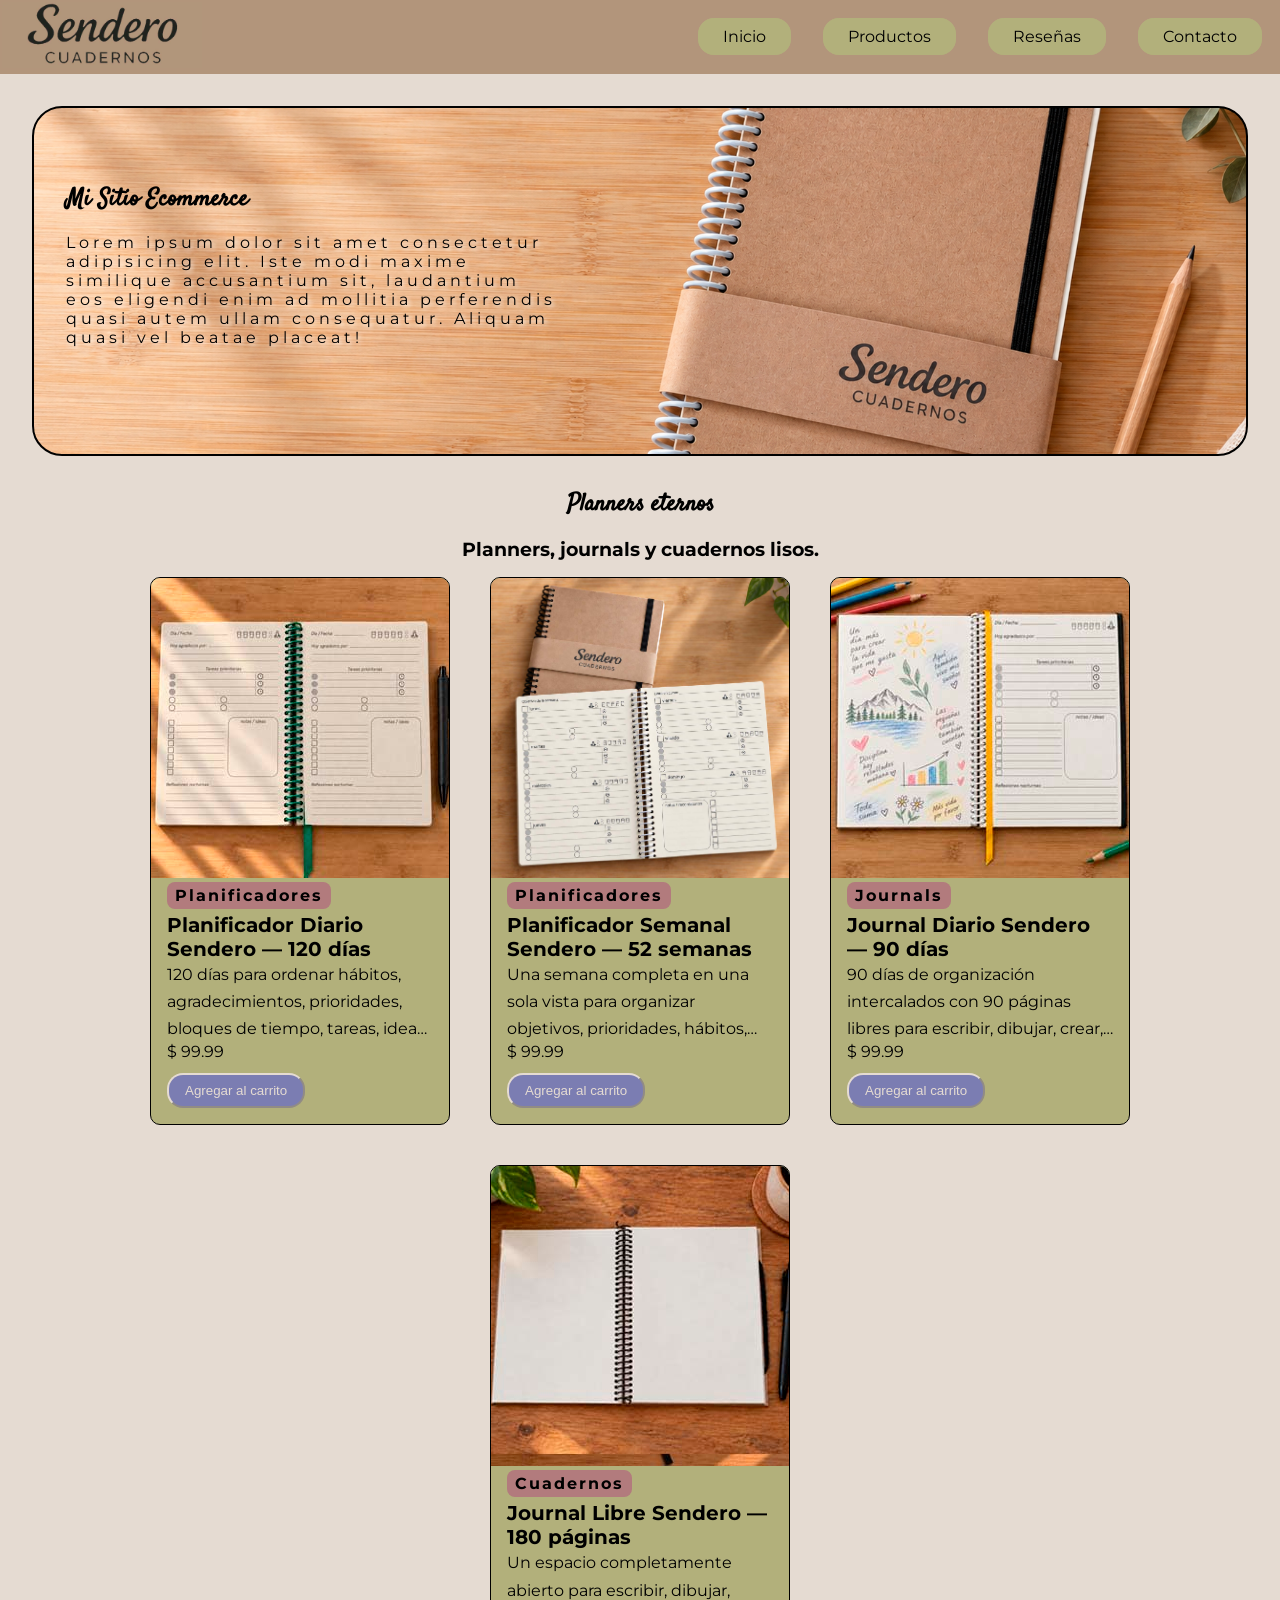
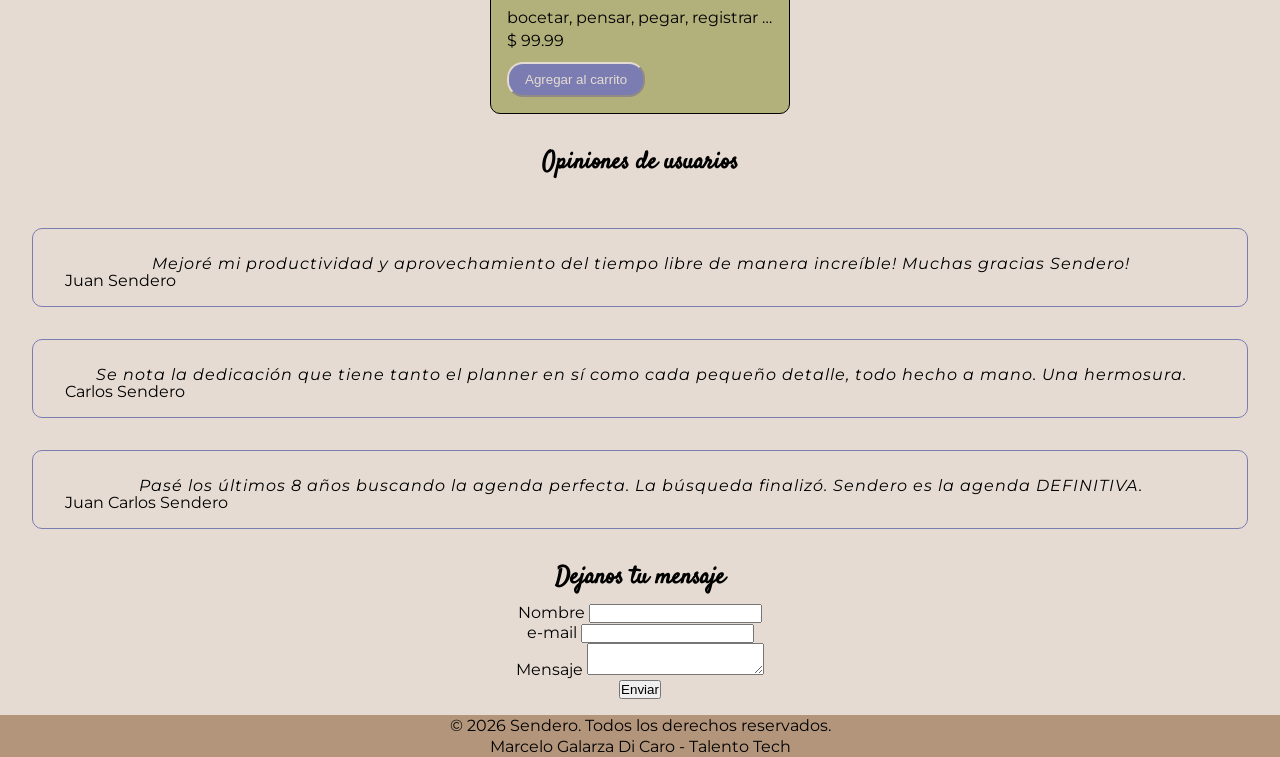
==== index.html @ a92751c4 "Proyecto Sendero e-commerce" ====
<!DOCTYPE html>
<html lang="es">
<head>
    <meta charset="UTF-8">
    <meta name="viewport" content="width=device-width, initial-scale=1.0">
    <title>Sendero</title>
    <link rel="stylesheet" href="./css/style.css">

    <link rel="preconnect" href="https://fonts.googleapis.com">
    <link rel="preconnect" href="https://fonts.gstatic.com" crossorigin>
    <link href="https://fonts.googleapis.com/css2?family=Montserrat:ital,wght@0,100..900;1,100..900&family=Satisfy&display=swap" rel="stylesheet">

    <link rel="stylesheet" href="https://fonts.googleapis.com/css2?family=Material+Symbols+Outlined:opsz,wght,FILL,GRAD@20..48,100..700,0..1,-50..200&icon_names=shopping_cart" />

</head>

<body>

    <header>
        
        <a href="./index.html">
            <img src="./assets/img/LOGO SENDERO.jpg" alt="Logo Sendero" class="Logo">
        </a>

        <nav class="menu">
            <ul class="menu-principal">
                <li><a href="./">Inicio</a></li>
                <li><a href="#product">Productos</a></li>
                <li><a href="#review">Reseñas</a></li>
                <li><a href="#contact">Contacto</a></li>
            </ul>
        </nav>

<!--    <span class="material-symbols-outlined">
        shopping_cart
        </span>
-->

    </header>

    

    <main>
        <section class="container-main">
            <div class="description">
                <h1>Mi Sitio Ecommerce</h1>
                <p>Lorem ipsum dolor sit amet consectetur adipisicing elit. Iste modi maxime similique accusantium sit, laudantium eos eligendi enim ad mollitia perferendis quasi autem ullam consequatur. Aliquam quasi vel beatae placeat!</p>
            </div>
        </section>
    </main>    
    
<!--
    <nav class="aside">
        <ul class="menu-categorias">
            <li>Planner diario</li>
            <li>Semanal</li>
            <li>Cuadernos lisos</li>
        </ul>
    </nav>
-->
    <div class="container-product">

        <h2>Planners eternos</h2>
        <h3 class="description">
            Planners, journals y cuadernos lisos.
        </h3>
        <section id="product" class="product-container">
            

            <article class="product-card">

                <img src="./assets/img/Planificador.diario.jpg" alt="Planificador Diario Sendero" loading="lazy" class="product-img"> 

                <div class="product-content">
                    
                    <span class="product-category">Planificadores</span>
                    
                    <h4 class="product-title">Planificador Diario Sendero — 120 días</h4>
                    
                    <p class="product-description">120 días para ordenar hábitos, agradecimientos, prioridades, bloques de tiempo, tareas, ideas y reflexiones nocturnas.</p>
                    
                    <p class="product-price">
                        <span>$</span>
                        <span>99.99</span>
                    </p>

                    <button type="button" class="product-button">Agregar al carrito</button>


                </div>

            </article>

            <article class="product-card">

                <img src="./assets/img/Semanal.Productivo.jpg" alt="Planificador semanal Sendero" loading="lazy" class="product-img"> 

                <div class="product-content">
                    
                    <span class="product-category">Planificadores</span>
                    
                    <h4 class="product-title">Planificador Semanal Sendero — 52 semanas</h4>
                    
                    <p class="product-description">Una semana completa en una sola vista para organizar objetivos, prioridades, hábitos, tareas y recordatorios.</p>
                    
                    <p class="product-price">
                        <span>$</span>
                        <span>99.99</span>
                    </p>

                    <button type="button" class="product-button">Agregar al carrito</button>

                </div>

            </article>


            <article class="product-card">

                <img src="./assets/img/Producto.Journal.diario.jpg" alt="Journal Diario Sendero" loading="lazy" class="product-img"> 

                <div class="product-content">
                    
                    <span class="product-category">Journals</span>
                    
                    <h4 class="product-title">Journal Diario Sendero — 90 días</h4>
                    
                    <p class="product-description">90 días de organización intercalados con 90 páginas libres para escribir, dibujar, crear, registrar o simplemente dejar espacio. Estructura cuando la necesitás, libertad cuando la querés.</p>
                    
                    <p class="product-price">
                        <span>$</span>
                        <span>99.99</span>
                    </p>

                    <button type="button" class="product-button">Agregar al carrito</button>


                </div>

            </article>

            <article class="product-card">

                <img src="./assets/img/Libre.jpg" alt="Journal Libre liso" loading="lazy" class="product-img"> 

                <div class="product-content">
                    
                    <span class="product-category">Cuadernos</span>
                    
                    <h4 class="product-title">Journal Libre Sendero — 180 páginas</h4>
                    
                    <p class="product-description">Un espacio completamente abierto para escribir, dibujar, bocetar, pensar, pegar, registrar o explorar sin una estructura predefinida.</p>
                    
                    <p class="product-price">
                        <span>$</span>
                        <span>99.99</span>
                    </p>

                    <button type="button" class="product-button">Agregar al carrito</button>


                </div>

            </article>
            
        
        </section>
        
    </div>

    <section id="review" class="container-review">
        <h2>Opiniones de usuarios</h2>

        <div class="review-grid">
            <article class="review-card">
                
                <p>Mejoré mi productividad y aprovechamiento del tiempo libre de manera increíble! Muchas gracias Sendero!</p>
                
                <span>Juan Sendero</span>

            </article>
            <article class="review-card">

                <p>Se nota la dedicación que tiene tanto el planner en sí como cada pequeño detalle, todo hecho a mano. Una hermosura.</p>
                
                <span>Carlos Sendero</span>

            </article>
            <article class="review-card">

                <p>Pasé los últimos 8 años buscando la agenda perfecta. La búsqueda finalizó. Sendero es la agenda DEFINITIVA.</p>
                
                <span>Juan Carlos Sendero</span>

            </article>
        </div>
    </section>    
        
    <section id="contact" class="container-contact">

        <form>
            <fieldset class="contact-field">
                <legend class="contact-legend"><h2>Dejanos tu mensaje</h2></legend>
                <div>
                    <label for="name">Nombre</label>
                    <input type="text" id="name" name="name" required>
                </div>
                <div>
                    <label for="email">e-mail</label>
                    <input type="email" id="email" name="email" required>
                </div>
                <div>
                    <label for="message">Mensaje</label>
                    <textarea name="message" id="message" required></textarea>
                </div>
                
                <button type="submit">Enviar</button>
            </fieldset>
        </form>


    </section>

    <footer>
        <p>&copy; 2026 Sendero. Todos los derechos reservados.</p>
        <p>Marcelo Galarza Di Caro - Talento Tech</p>
    </footer>
    
</body>

</html>
---- css/style.css ----
* {
    box-sizing: border-box;
    padding: 0;
    margin: 0;
}

/*Variables*/
:root{
    --color-primary: #B2957B;
    --color-secondary: #E5DBD2;
    --color-blue: #7BB2B0;
    --color-purple: #7B7DB2;
    --color-green: #B2B07B;
    --color-red: #B27B7D;
    --color-text: black;

    --font-main: "Montserrat", sans-serif;
    --font-titles: "Satisfy", cursive;

    }

html {
   font-size: 16px;
   font-family: var(--font-main);
   background-color: var(--color-secondary);
}

h1{
    font-family: var(--font-titles);
}

h2{
    font-family: var(--font-titles);
}

header{
    position: sticky;
    top: 0;
    z-index: 1000;
    height: auto;
    background-color: var(--color-primary);
    display: flex;
    align-items: center;
    vertical-align: center;
    justify-content: space-between;
    padding: 2px;
    
    .Logo{
        width: 200px;
        height: auto;
                
    }
    
    .menu{
        margin: 1rem;
        

        .menu-principal{
            list-style: none;
            display: flex;
            gap: 2rem;

            
            li {
                a {
                    padding: 0.5rem 1.5rem;
                    text-decoration: none;
                    border: 1px solid #B2B07B;
                    border-radius: 1rem;
                    color: black;
                    background-color: #B2B07B;
                    cursor: pointer;
                    
                }

                &:hover{
                    color: #B2B07B;
                    border-color: #7B7DB2;
                    border-radius: 1.1rem;
                    background-color: var(--color-secondary);
                    transform: scale(1.1);
                }

            }
        }
    }
}

.container-main{
    margin: 2rem;
    min-height: 350px;
    border: 2px solid;
    border-radius: 30px;
    padding: 3rem 2rem;
    background-image: url("../assets/img/fondo.container.main.png");
    background-size: cover;
    background-position: right center;
    background-repeat: no-repeat;
    display: flex;
    align-items: center;


    .description {
        width: 45%;
        max-width: 500px;

        p {
            margin-top: 1rem;
            margin-bottom: 2rem;
            font-weight: 400;
            letter-spacing: 0.25rem;
            text-shadow: 2px 2px 4px white;
        }
    }
}

.aside{
    width: 400px;
    border: 1px solid;
    .menu-categorias{
        list-style: none;
        text-align: center;
    
        li{
            padding: 5px 10PX;
            border: 3px solid;
            border-radius: 15px;
            margin: 20px 20PX;



        }

    }
}

.container-product {
    margin: 2rem auto;
    width: 100%;
    text-align: center;


    .description {
            padding: 1rem;
        }

    .product-container {
        display: flex;
        flex-wrap: wrap;
        justify-content: center;
        align-content: center;
        gap: 2.5rem;
        
        
        
        .product-card {
            border: 1px solid;
            border-radius: 10px;
            width: 300px;
            overflow: hidden;
            background-color: var(--color-green);
            transition: 0.5s all;

            .product-img {
                width: 100%;
                height: 300px;
                object-fit: cover;
                display: block;
            }

            .product-content {
                text-align: left;
                padding: 0.5rem 1rem 1rem;

                .product-category {
                    background-color: var(--color-red);
                    font-weight: bold;
                    letter-spacing: 2px;
                    padding: 0.25rem 0.5rem;
                    border-radius: 0.5rem;
                }

                .product-title{
                    font-size: 1.25rem;
                    font-weight: bold;
                    margin-top: 0.5rem;
                }

                .product-description {
                    display: -webkit-box;
                    -webkit-box-orient: vertical;
                    -webkit-line-clamp: 3;
                    line-clamp: 3;
                    overflow: hidden;
                    text-overflow: ellipsis;
                    line-height: 1.7;
                }

                .product-button {
                    text-align: center;
                    padding: 0.5rem 1rem;
                    border-radius: 1rem;
                    color: var(--color-secondary);
                    background-color: var(--color-purple);
                    border-color: var(--color-secondary);
                    margin-top: 0.75rem;
                }
                .product-button:hover{
                    transform: scale(1.1);
                    border-color: #7B7DB2;

                }
            }
            &:hover{
                transform: scale(1.1);
                box-shadow: 4px 4px 4px var(--color-primary);
            }
        }

    }
}

.container-review{
    text-align: center;

    .review-grid{
        margin: 2rem;
        display: grid;
        grid-template-columns: repeat(auto-fit (minmax 300px, 1fr));
        gap: 2rem;
        padding-top: 1rem;

        .review-card{
            border: 1px solid var(--color-purple);
            border-radius: 10px;
            padding: 1.5rem 1.5rem 2rem;
            position: relative;
            transition: 0.3s all;
            
            p{
                margin: 1px 1px 1px 3px;
                font-style: italic;
                letter-spacing: 1px;

            }

            span{
                margin-top: 1rem;
                position: absolute;
                bottom: 1rem;
                left: 2rem;
            }

        }
        .review-card:hover{
            transform: translateY(-10px);
            box-shadow: 5px 5px var(--color-purple);
        }

    }
}

.container-contact{
    text-align: center;
    margin: 1rem;
    
    .contact-field{
        border: none;

        .contact-legend{
            margin-bottom: 8px;
        }
    }
}

footer{
    text-align: center;
    background-color: var(--color-primary);
    p{
        padding: 1px;
    }
}

@media screen and (max-width: 800px) {
    header {
        flex-direction: column;

        ul {
            flex-wrap: wrap;
            justify-content: center;
        }
    }
}
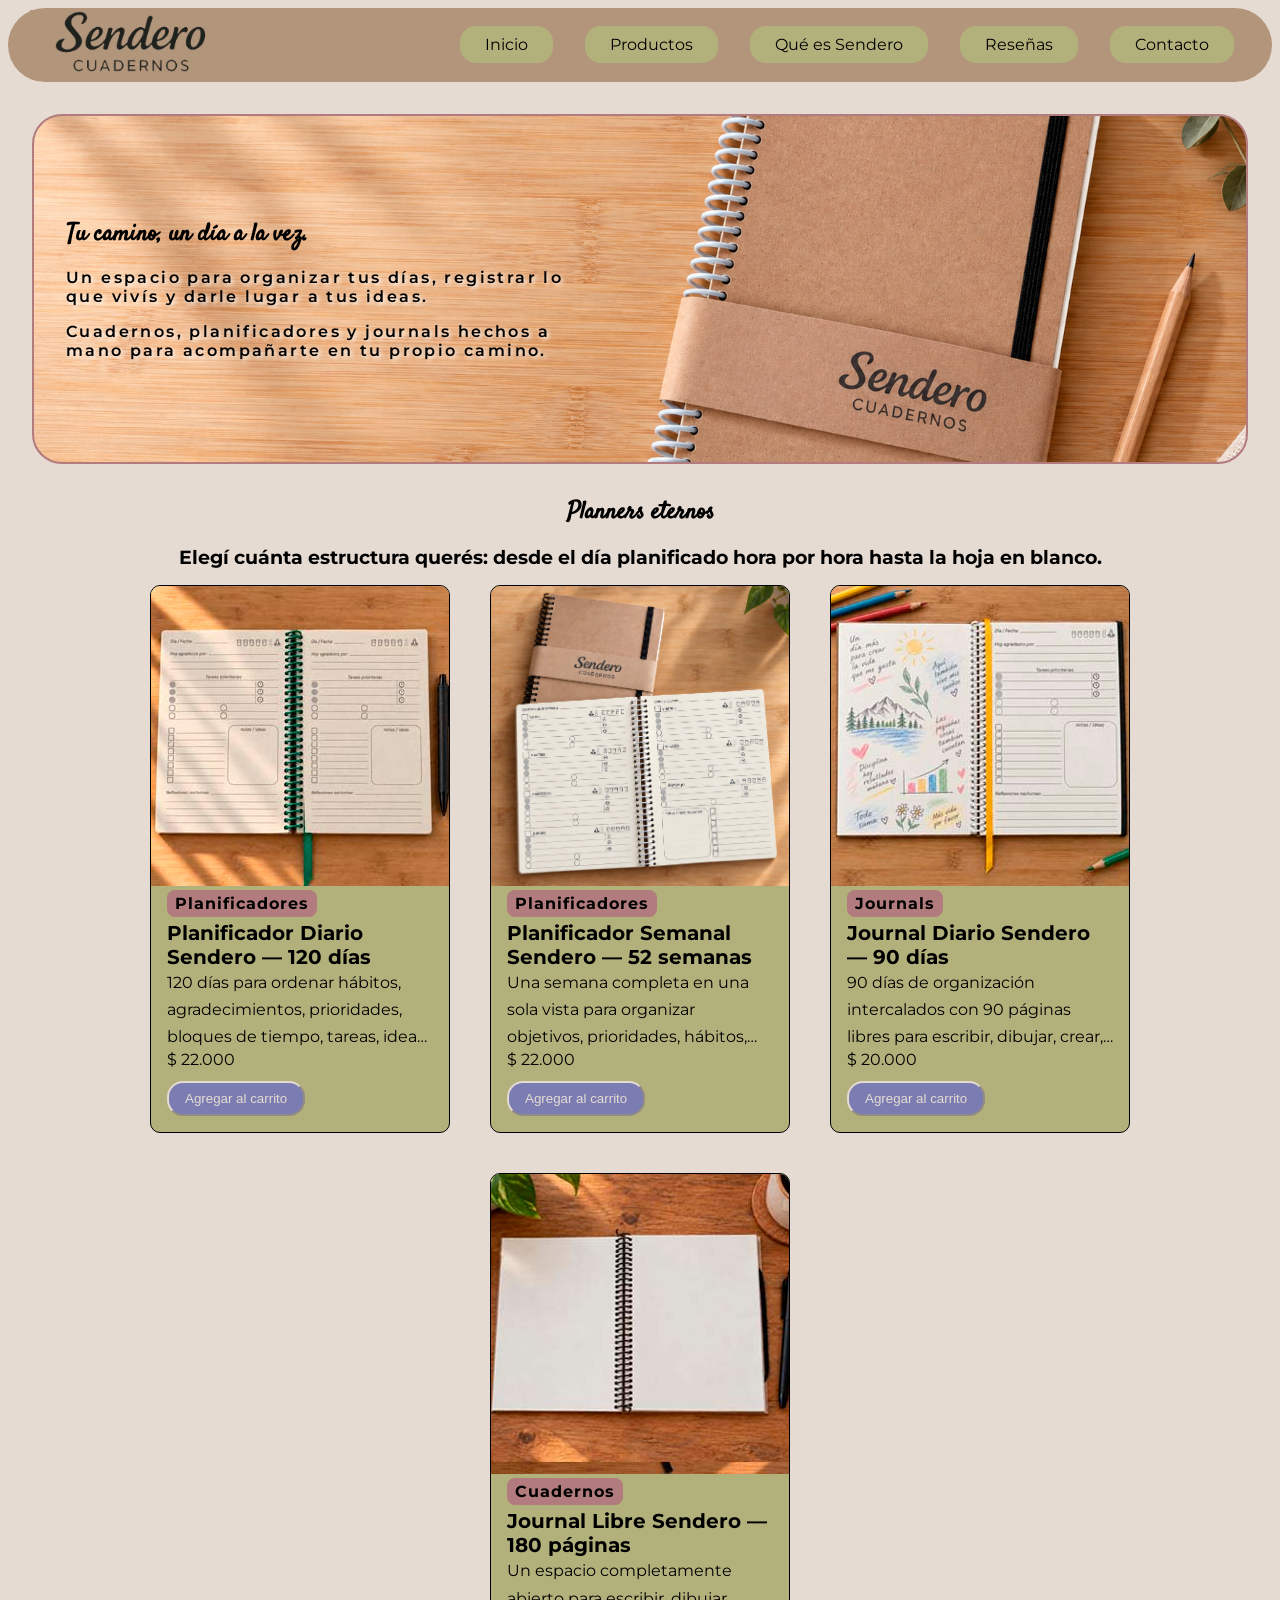
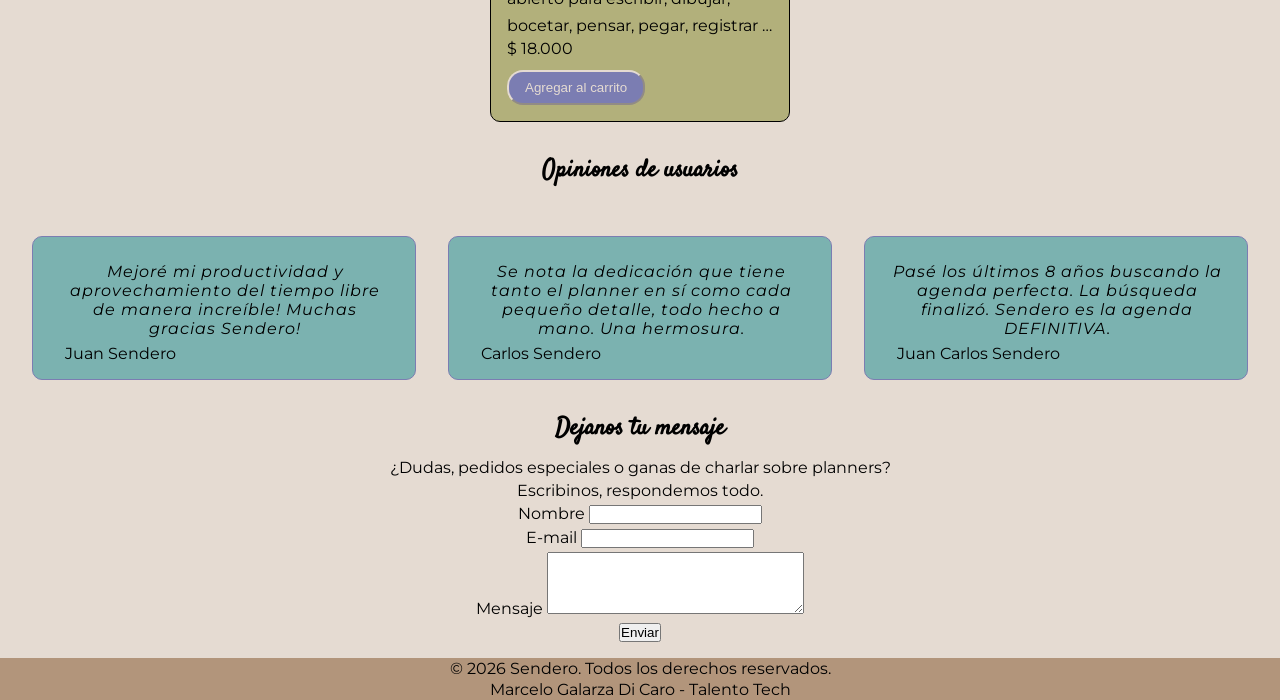
==== commit d36f760f: "Primeros cambios y añado page que es sendero" ====
--- a/index.html
+++ b/index.html
@@ -10,7 +10,6 @@
     <link rel="preconnect" href="https://fonts.gstatic.com" crossorigin>
     <link href="https://fonts.googleapis.com/css2?family=Montserrat:ital,wght@0,100..900;1,100..900&family=Satisfy&display=swap" rel="stylesheet">
 
-    <link rel="stylesheet" href="https://fonts.googleapis.com/css2?family=Material+Symbols+Outlined:opsz,wght,FILL,GRAD@20..48,100..700,0..1,-50..200&icon_names=shopping_cart" />
 
 </head>
 
@@ -19,57 +18,43 @@
     <header>
         
         <a href="./index.html">
-            <img src="./assets/img/LOGO SENDERO.jpg" alt="Logo Sendero" class="Logo">
+            <img src="./assets/img/logo-sendero.jpg" alt="Logo Sendero" class="Logo">
         </a>
 
         <nav class="menu">
             <ul class="menu-principal">
                 <li><a href="./">Inicio</a></li>
                 <li><a href="#product">Productos</a></li>
+                <li><a href="./pages/que-es-sendero.html">Qué es Sendero</a></li>
                 <li><a href="#review">Reseñas</a></li>
                 <li><a href="#contact">Contacto</a></li>
             </ul>
         </nav>
 
-<!--    <span class="material-symbols-outlined">
-        shopping_cart
-        </span>
--->
-
     </header>
-
-    
 
     <main>
         <section class="container-main">
             <div class="description">
-                <h1>Mi Sitio Ecommerce</h1>
-                <p>Lorem ipsum dolor sit amet consectetur adipisicing elit. Iste modi maxime similique accusantium sit, laudantium eos eligendi enim ad mollitia perferendis quasi autem ullam consequatur. Aliquam quasi vel beatae placeat!</p>
+                <h1>Tu camino, un día a la vez.</h1>
+                <p>Un espacio para organizar tus días, registrar lo que vivís y darle lugar a tus ideas.</p>
+                <p>Cuadernos, planificadores y journals hechos a mano para acompañarte en tu propio camino.</p>
             </div>
         </section>
     </main>    
     
-<!--
-    <nav class="aside">
-        <ul class="menu-categorias">
-            <li>Planner diario</li>
-            <li>Semanal</li>
-            <li>Cuadernos lisos</li>
-        </ul>
-    </nav>
--->
     <div class="container-product">
 
         <h2>Planners eternos</h2>
         <h3 class="description">
-            Planners, journals y cuadernos lisos.
+            Elegí cuánta estructura querés: desde el día planificado hora por hora hasta la hoja en blanco.
         </h3>
         <section id="product" class="product-container">
             
 
             <article class="product-card">
 
-                <img src="./assets/img/Planificador.diario.jpg" alt="Planificador Diario Sendero" loading="lazy" class="product-img"> 
+                <img src="./assets/img/producto-planificador-diario.jpg" alt="Planificador Diario Sendero" loading="lazy" class="product-img"> 
 
                 <div class="product-content">
                     
@@ -81,19 +66,19 @@
                     
                     <p class="product-price">
                         <span>$</span>
-                        <span>99.99</span>
-                    </p>
-
-                    <button type="button" class="product-button">Agregar al carrito</button>
-
-
-                </div>
-
-            </article>
-
-            <article class="product-card">
-
-                <img src="./assets/img/Semanal.Productivo.jpg" alt="Planificador semanal Sendero" loading="lazy" class="product-img"> 
+                        <span>22.000</span>
+                    </p>
+
+                    <button type="button" class="product-button">Agregar al carrito</button>
+
+
+                </div>
+
+            </article>
+
+            <article class="product-card">
+
+                <img src="./assets/img/producto-semanal-productivo.jpg" alt="Planificador semanal Sendero" loading="lazy" class="product-img"> 
 
                 <div class="product-content">
                     
@@ -105,19 +90,19 @@
                     
                     <p class="product-price">
                         <span>$</span>
-                        <span>99.99</span>
-                    </p>
-
-                    <button type="button" class="product-button">Agregar al carrito</button>
-
-                </div>
-
-            </article>
-
-
-            <article class="product-card">
-
-                <img src="./assets/img/Producto.Journal.diario.jpg" alt="Journal Diario Sendero" loading="lazy" class="product-img"> 
+                        <span>22.000</span>
+                    </p>
+
+                    <button type="button" class="product-button">Agregar al carrito</button>
+
+                </div>
+
+            </article>
+
+
+            <article class="product-card">
+
+                <img src="./assets/img/producto-journal-diario.jpg" alt="Journal Diario Sendero" loading="lazy" class="product-img"> 
 
                 <div class="product-content">
                     
@@ -129,19 +114,19 @@
                     
                     <p class="product-price">
                         <span>$</span>
-                        <span>99.99</span>
-                    </p>
-
-                    <button type="button" class="product-button">Agregar al carrito</button>
-
-
-                </div>
-
-            </article>
-
-            <article class="product-card">
-
-                <img src="./assets/img/Libre.jpg" alt="Journal Libre liso" loading="lazy" class="product-img"> 
+                        <span>20.000</span>
+                    </p>
+
+                    <button type="button" class="product-button">Agregar al carrito</button>
+
+
+                </div>
+
+            </article>
+
+            <article class="product-card">
+
+                <img src="./assets/img/producto-cuaderno-libre.jpg" alt="Journal Libre liso" loading="lazy" class="product-img"> 
 
                 <div class="product-content">
                     
@@ -153,7 +138,7 @@
                     
                     <p class="product-price">
                         <span>$</span>
-                        <span>99.99</span>
+                        <span>18.000</span>
                     </p>
 
                     <button type="button" class="product-button">Agregar al carrito</button>
@@ -201,17 +186,19 @@
         <form>
             <fieldset class="contact-field">
                 <legend class="contact-legend"><h2>Dejanos tu mensaje</h2></legend>
+                <p>¿Dudas, pedidos especiales o ganas de charlar sobre planners? </p>
+                <p> Escribinos, respondemos todo.</p>
                 <div>
                     <label for="name">Nombre</label>
                     <input type="text" id="name" name="name" required>
                 </div>
                 <div>
-                    <label for="email">e-mail</label>
+                    <label for="email">E-mail</label>
                     <input type="email" id="email" name="email" required>
                 </div>
                 <div>
                     <label for="message">Mensaje</label>
-                    <textarea name="message" id="message" required></textarea>
+                    <textarea name="message" id="message" rows="4" cols="30" required></textarea>
                 </div>
                 
                 <button type="submit">Enviar</button>
--- a/css/style.css
+++ b/css/style.css
@@ -33,9 +33,14 @@
     font-family: var(--font-titles);
 }
 
+p{
+    font-family: var(--font-main);
+}
 header{
     position: sticky;
-    top: 0;
+    top: 8px;
+    border-radius: 50px;
+    margin: 0.5rem;
     z-index: 1000;
     height: auto;
     background-color: var(--color-primary);
@@ -48,15 +53,18 @@
     .Logo{
         width: 200px;
         height: auto;
+        margin-left: 20px;
                 
     }
     
     .menu{
         margin: 1rem;
+
         
 
         .menu-principal{
             list-style: none;
+            margin-right: 20px;
             display: flex;
             gap: 2rem;
 
@@ -89,10 +97,10 @@
 .container-main{
     margin: 2rem;
     min-height: 350px;
-    border: 2px solid;
+    border: 2px solid var(--color-red);
     border-radius: 30px;
     padding: 3rem 2rem;
-    background-image: url("../assets/img/fondo.container.main.png");
+    background-image: url("../assets/img/fondo-container-main.png");
     background-size: cover;
     background-position: right center;
     background-repeat: no-repeat;
@@ -106,31 +114,10 @@
 
         p {
             margin-top: 1rem;
-            margin-bottom: 2rem;
-            font-weight: 400;
-            letter-spacing: 0.25rem;
+            font-weight: 600;
+            letter-spacing: 0.15rem;
             text-shadow: 2px 2px 4px white;
         }
-    }
-}
-
-.aside{
-    width: 400px;
-    border: 1px solid;
-    .menu-categorias{
-        list-style: none;
-        text-align: center;
-    
-        li{
-            padding: 5px 10PX;
-            border: 3px solid;
-            border-radius: 15px;
-            margin: 20px 20PX;
-
-
-
-        }
-
     }
 }
 
@@ -175,7 +162,7 @@
                 .product-category {
                     background-color: var(--color-red);
                     font-weight: bold;
-                    letter-spacing: 2px;
+                    letter-spacing: 1px;
                     padding: 0.25rem 0.5rem;
                     border-radius: 0.5rem;
                 }
@@ -226,16 +213,18 @@
     .review-grid{
         margin: 2rem;
         display: grid;
-        grid-template-columns: repeat(auto-fit (minmax 300px, 1fr));
+        grid-template-columns: repeat(auto-fit, minmax(300px, 1fr));
         gap: 2rem;
         padding-top: 1rem;
 
         .review-card{
             border: 1px solid var(--color-purple);
+            background-color: #7BB2B0;
             border-radius: 10px;
-            padding: 1.5rem 1.5rem 2rem;
+            padding: 1.5rem 1.5rem 2.5rem;
             position: relative;
             transition: 0.3s all;
+            gap: 1rem;
             
             p{
                 margin: 1px 1px 1px 3px;
@@ -270,8 +259,19 @@
         .contact-legend{
             margin-bottom: 8px;
         }
-    }
-}
+
+        p{
+            margin: 4px;
+        }
+
+        div {
+            margin: 4px;
+        }
+    }
+
+}
+
+
 
 footer{
     text-align: center;
